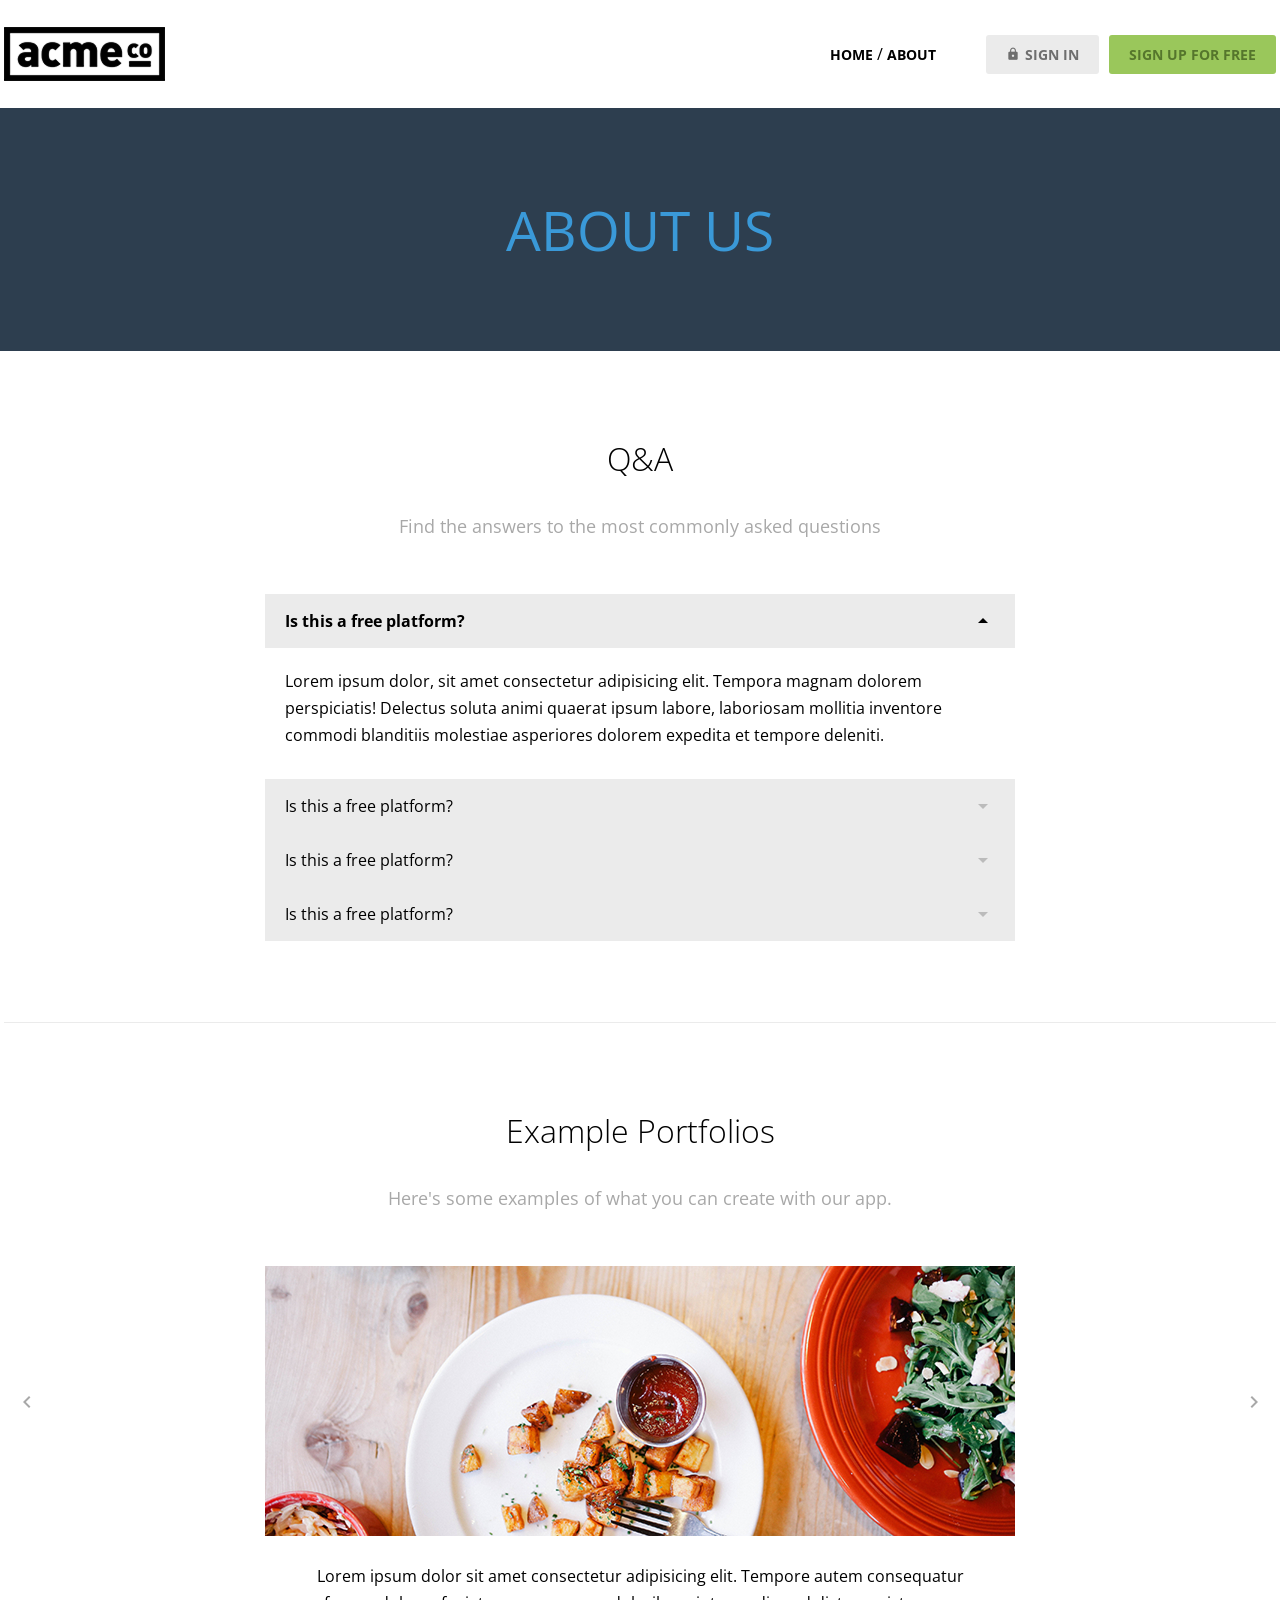
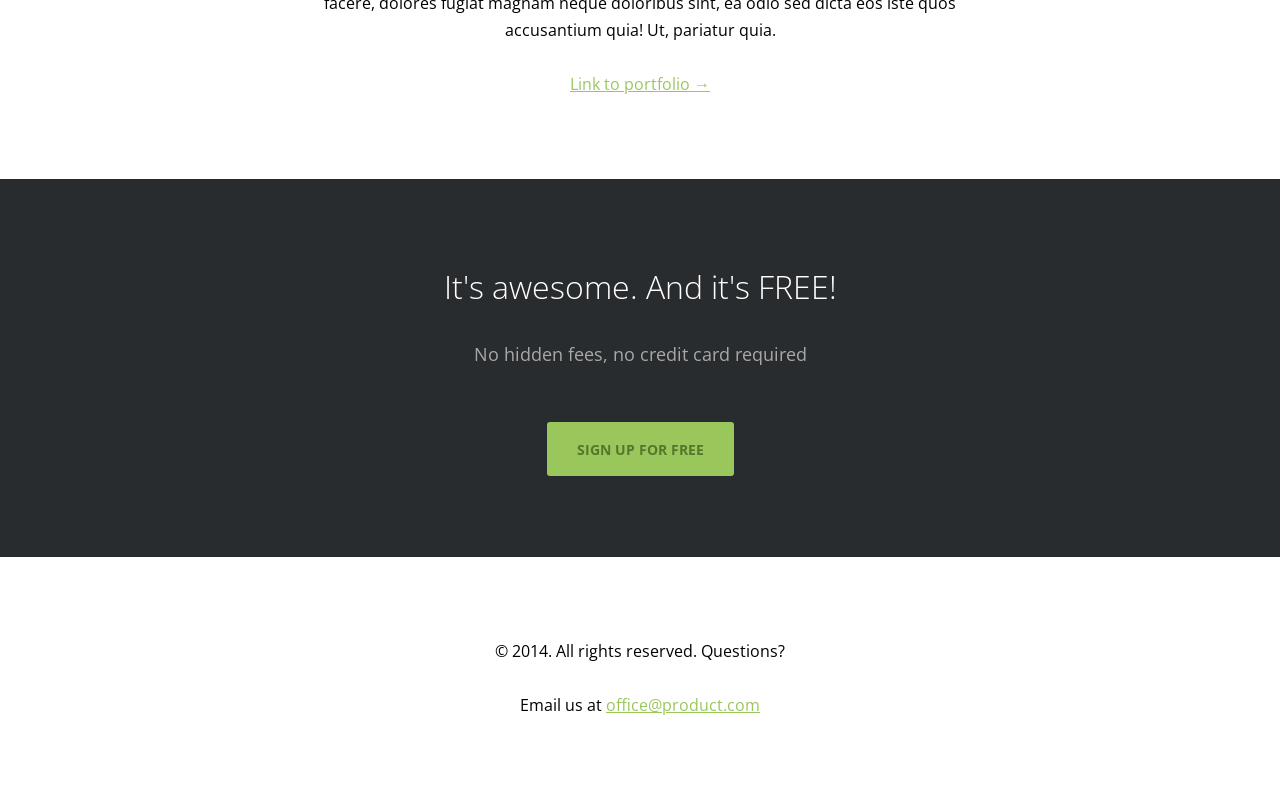
==== about.html @ 43912df4 "feat: About html/css add" ====
<!doctype html>
<html lang="en">
  <head>
    <meta charset="UTF-8" />
    <meta name="viewport" content="width=device-width, initial-scale=1.0" />
    <title>About - ACME</title>
    <link rel="preconnect" href="https://fonts.googleapis.com" />
    <link rel="preconnect" href="https://fonts.gstatic.com" crossorigin />
    <link
      href="https://fonts.googleapis.com/css2?family=Open+Sans:ital,wght@0,300..800;1,300..800&display=swap"
      rel="stylesheet"
    />
    <link href="https://fonts.googleapis.com/icon?family=Material+Icons" rel="stylesheet" />
    <link rel="stylesheet" href="css/common.css" />
    <link rel="stylesheet" href="css/about.css" />
  </head>

  <body>
    <header>
      <div class="container d-flex justify-content-between align-items-center">
        <h1 class="logo">
          <a href="index.html">
            <img src="images/logo.png" alt="acme logo" />
            <span class="hidden">ACME</span>
          </a>
        </h1>
        <nav>
          <ul class="d-flex align-items-center">
            <li>
              <a href="" class="text-nav">home</a>
              /
              <a href="" class="text-nav">about</a>
            </li>
            <li>
              <a href="#" class="btn btn-secondary"
                ><span class="material-icons">lock</span>sign in</a
              >
            </li>
            <li>
              <a href="#" class="btn btn-primary">sign up for free</a>
            </li>
          </ul>
        </nav>
      </div>
    </header>
    <main>
      <section class="hero inner-pd">
        <div class="container">
          <h2 class="text-heading-xl text-center">about us</h2>
        </div>
      </section>
      <section class="qna container inner-pd">
        <div class="header d-flex flex-column g-1">
          <h3 class="text-body-l">Q&amp;A</h3>
          <p class="text-body-m-plus">Find the answers to the most commonly asked questions</p>
        </div>
        <ul class="qnalist">
          <li class="active">
            <h4 class="question">
              Is this a free platform?
              <span class="material-icons">arrow_drop_down</span>
            </h4>
            <div class="answer">
              <p>
                Lorem ipsum dolor, sit amet consectetur adipisicing elit. Tempora magnam dolorem
                perspiciatis! Delectus soluta animi quaerat ipsum labore, laboriosam mollitia
                inventore commodi blanditiis molestiae asperiores dolorem expedita et tempore
                deleniti.
              </p>
            </div>
          </li>
          <li>
            <h4 class="question">
              Is this a free platform?
              <span class="material-icons">arrow_drop_down</span>
            </h4>
            <div class="answer">
              <p>
                Lorem ipsum dolor, sit amet consectetur adipisicing elit. Tempora magnam dolorem
                perspiciatis! Delectus soluta animi quaerat ipsum labore, laboriosam mollitia
                inventore commodi blanditiis molestiae asperiores dolorem expedita et tempore
                deleniti.
              </p>
            </div>
          </li>
          <li>
            <h4 class="question">
              Is this a free platform?
              <span class="material-icons">arrow_drop_down</span>
            </h4>
            <div class="answer">
              <p>
                Lorem ipsum dolor, sit amet consectetur adipisicing elit. Tempora magnam dolorem
                perspiciatis! Delectus soluta animi quaerat ipsum labore, laboriosam mollitia
                inventore commodi blanditiis molestiae asperiores dolorem expedita et tempore
                deleniti.
              </p>
            </div>
          </li>
          <li>
            <h4 class="question">
              Is this a free platform?
              <span class="material-icons">arrow_drop_down</span>
            </h4>
            <div class="answer">
              <p>
                Lorem ipsum dolor, sit amet consectetur adipisicing elit. Tempora magnam dolorem
                perspiciatis! Delectus soluta animi quaerat ipsum labore, laboriosam mollitia
                inventore commodi blanditiis molestiae asperiores dolorem expedita et tempore
                deleniti.
              </p>
            </div>
          </li>
        </ul>
      </section>
      <hr class="container" />
      <section class="portfolio slidewrapper container inner-pd">
        <div class="header d-flex flex-column g-1">
          <h3 class="text-body-l">Example Portfolios</h3>
          <p class="text-body-m-plus">Here's some examples of what you can create with our app.</p>
        </div>
        <ul class="slidecontainer">
          <li>
            <img src="images/portfolio_01.jpg" alt="portfolio_01" />
            <p>
              Lorem ipsum dolor sit amet consectetur adipisicing elit. Tempore autem consequatur
              facere, dolores fugiat magnam neque doloribus sint, ea odio sed dicta eos iste quos
              accusantium quia! Ut, pariatur quia.
            </p>
            <a href="" class="text-link">Link to portfolio &rarr;</a>
          </li>
          <li>
            <img src="images/portfolio_01.jpg" alt="portfolio_01" />
            <p>
              Lorem ipsum dolor sit amet consectetur adipisicing elit. Tempore autem consequatur
              facere, dolores fugiat magnam neque doloribus sint, ea odio sed dicta eos iste quos
              accusantium quia! Ut, pariatur quia.
            </p>
            <a href="" class="text-link">Link to portfolio &rarr;</a>
          </li>
          <li>
            <img src="images/portfolio_01.jpg" alt="portfolio_01" />
            <p>
              Lorem ipsum dolor sit amet consectetur adipisicing elit. Tempore autem consequatur
              facere, dolores fugiat magnam neque doloribus sint, ea odio sed dicta eos iste quos
              accusantium quia! Ut, pariatur quia.
            </p>
            <a href="" class="text-link">Link to portfolio &rarr;</a>
          </li>
        </ul>
        <button type="button" class="button prev">
          <span class="material-icons">chevron_left</span>
        </button>
        <button type="button" class="button next">
          <span class="material-icons">chevron_right</span>
        </button>
      </section>
      <section class="cta inner-pd d-flex flex-column align-items-center g-2">
        <div class="content d-flex flex-column g-1">
          <h3 class="text-body-l">It's awesome. And it's FREE!</h3>
          <p class="text-body-m-plus">No hidden fees, no credit card required</p>
        </div>
        <a href="#" class="btn btn-primary big">sign up for free</a>
      </section>
    </main>
    <footer class="inner-pd d-flex flex-column align-items-center g-1">
      <p>&copy; 2014. All rights reserved. Questions?</p>
      <p>Email us at <a href="#" class="text-link">office@product.com</a></p>
    </footer>
  </body>
</html>
---- css/common.css ----
@import url("normalize.css");
@import url("reset.css");
@import url("flex-utility.css");

:root {
  /* Layout */
  --base-unit: 27px;
  --base-font: 16px;

  /* Color styles */
  --black: rgba(44, 44, 44, 1);
  --light--gray: rgba(168, 168, 168, 1);
  --medium--gray: rgba(110, 110, 110, 1);
  --super--light--gray: rgba(235, 235, 235, 1);
  --primary: rgba(154, 199, 91, 1);
  --secondary: rgba(85, 118, 44, 1);
  --white: rgba(255, 255, 255, 1);
  --hero: rgba(45, 62, 79, 1);
  --hero--title: rgba(58, 153, 216, 1);
  --medium-blue: rgba(67, 156, 207, 1);
  --light-blue: rgba(72, 157, 205, 1);
  --c-t-a: rgba(41, 44, 46, 1);

  /* Text-size styles */
  --heading--x-l: calc(var(--base-font) * 3.4375);
  --body--l: calc(var(--base-font) * 2);
  --heading--s: calc(var(--base-font) * 1.5);
  --body--m: var(--base-font);
  --nav--item: calc(var(--base-font) * 0.875);
  --body--m-plus: calc(var(--base-font) * 1.125);
  --link: var(--base-font);
  --button---secondary: calc(var(--base-font) * 0.875);
  --button---primary: calc(var(--base-font) * 0.875);
}

body {
  /* font-family: "Open Sans", sans-serif;
  font-size:var(--base-font);
  line-height:var(--base-unit); */
  font:
    var(--base-font)/var(--base-unit) "Open Sans",
    sans-serif;
}

/* 폰트 위계 */
.text-heading-xl {
  font-size: var(--heading--x-l);
  line-height: calc(var(--base-unit) * 3);
  color: var(--hero--title);
  text-transform: uppercase;
  letter-spacing: 2%;
}

.text-heading-s {
  font-size: var(--heading--s);
  line-height: var(--base-unit);
}

.text-body-l {
  font-size: var(--body--l);
  line-height: calc(var(--base-unit) * 2);
  font-weight: 300;
  text-align: center;
}

.text-body-m {
  font-size: var(--body--m);
  line-height: var(--base-unit);
}

.text-body-m-plus {
  font-size: var(--body--m-plus);
  line-height: var(--base-unit);
  text-align: center;
  color: var(--light--gray);
}
.text-nav {
  font-size: var(--nav--item);
  font-weight: bold;
  text-transform: uppercase;
}
/* 링크 버튼 */
.btn {
  height: 39px;
  background: var(--super--light--gray);
  border-radius: 3px;
  padding: 0 20px;
  display: inline-flex;
  color: var(--medium--gray);
  align-items: center;
  font-size: calc(var(--base-font) * 0.875);
  font-weight: bold;
  gap: 5px;
  text-transform: uppercase;
}
.btn .material-icons {
  font-size: 14px;
}
.btn-primary {
  background: var(--primary);
  color: var(--secondary);
}
.btn.big {
  height: calc(var(--base-unit) * 2);
  padding: 0 30px;
}

/* 폼 요소 */
.hero {
  background: var(--hero);
}
form {
  width: 350px;
  display: flex;
  flex-direction: column;
  gap: 10px;
}
form .field {
  height: calc(var(--base-unit) * 2);
  background: var(--white);
  border-radius: 3px;
  padding: 0 20px;
  display: flex;
  align-items: center;
  color: var(--light--gray);
}
form .field input {
  font-style: italic;
  color: var(--black);
}
form .field input::placeholder {
  color: var(--super--light--gray);
}
form button {
  height: calc(var(--base-unit) * 2);
  border-radius: 3px;
  display: flex;
  align-items: center;
  justify-content: center;
  color: var(--white);
  font-size: calc(var(--base-font) * 1.125);
  text-transform: uppercase;
  font-weight: bold;
  border: 1px solid var(--white);
}
/* 레이아웃 */
.container {
  width: 1272px;
  margin: 0 auto;
}
.inner-pd {
  padding: calc(var(--base-unit) * 3) 0;
}
.inner-top-pd {
  padding-top: calc(var(--base-unit) * 3);
}
.hidden {
  position: absolute;
  clip-path: inset(50%);
  width: 1px;
  height: 1px;
  overflow: hidden;
}

hr {
  border: none;
  /* border-top:1px solid var(--super--light--gray); */
  height: 1px;
  background: var(--super--light--gray);
}

.text-link {
  text-decoration: underline;
  color: var(--primary);
}
section .header {
  margin-bottom: calc(var(--base-unit) * 2);
}

/* 헤더 */
body > header {
  background: var(--white);
  padding: var(--base-unit) 0;
  box-shadow: 0 4px 5px rgba(0, 0, 0, 0.1);
}

header nav ul {
  gap: 10px;
}
header nav ul li:first-child {
  margin-right: 40px;
}

/* 슬라이드 */
.slidewrapper {
  position: relative;
  overflow: hidden;
}
.slidecontainer {
  width: 300%; /* js 부모 너비파악, 슬라이드 개수 파악, 너비 계산 지정할 예정 */
  display: flex;
  transition: 0.3s ease-out;
}
.slidecontainer li {
  width: 100%;
  display: flex;
  flex-direction: column;
  align-items: center;
  gap: var(--base-unit);
}
.slidecontainer li > p {
  width: 700px;
  text-align: center;
}
.slidewrapper button {
  width: 45px;
  height: 45px;
  display: flex;
  justify-content: center;
  align-items: center;
  color: var(--light--gray);
  cursor: pointer;
  position: absolute;
  top: 50%;
  transform: translateY(-50%);
}
.slidewrapper button.prev {
  left: 0;
}
.slidewrapper button.next {
  right: 0;
}

/* CTA */
.cta {
  background: var(--c-t-a);
}
.cta h3 {
  color: var(--white);
}
---- css/about.css ----
.qnalist {
  width: 750px;
  margin: 0 auto;
}
.qnalist li.active .question span {
  opacity: 1;
  transform: rotate(180deg);
}
.qnalist .question {
  display: flex;
  height: calc(var(--base-unit) * 2);
  padding: 0 20px;
  justify-content: space-between;
  align-items: center;
  background: var(--super--light--gray);
}
.qnalist .question span {
  opacity: 0.2;
  color: #000;
  transition: 0.35s;
}
.qnalist .answer {
  display: flex;
  height: 0;
  padding: 0 20px;
  flex-direction: column;
  gap: 27px;
  overflow: hidden;
  transition: 0.35s;
}
.qnalist li.active .question {
  font-weight: bold;
}
.qnalist li.active .answer {
  height: auto;
  padding: 20px 20px 30px;
}
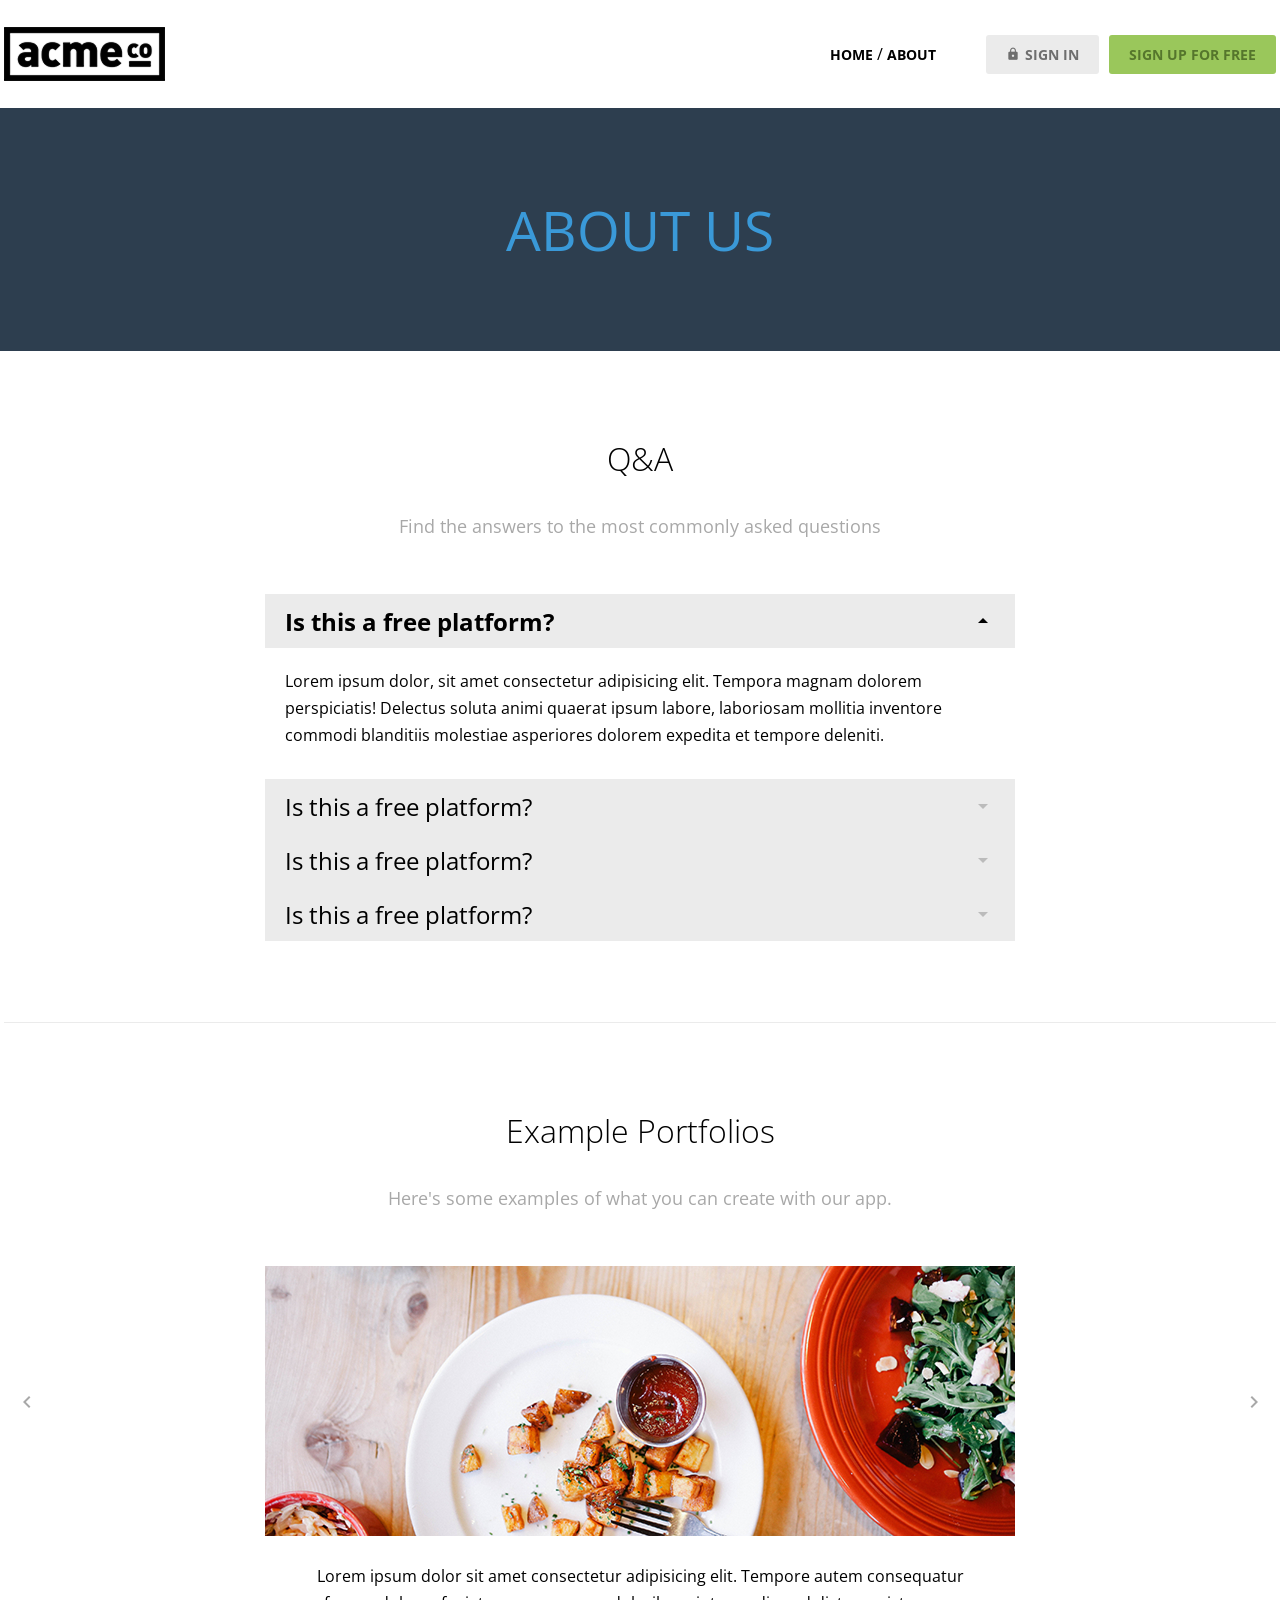
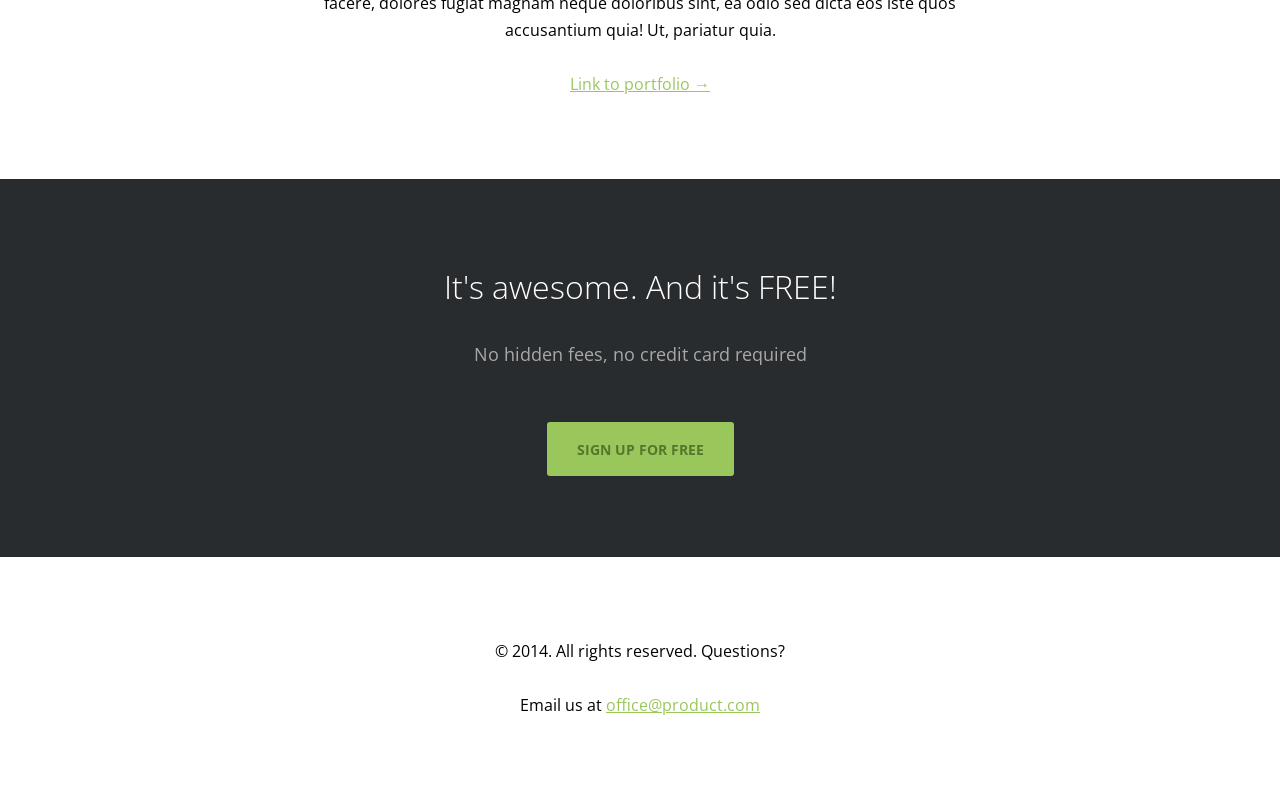
==== commit 31e90a3f: "feat: accordion detail 태그 활용" ====
--- a/about.html
+++ b/about.html
@@ -27,17 +27,17 @@
         <nav>
           <ul class="d-flex align-items-center">
             <li>
-              <a href="" class="text-nav">home</a>
+              <a href="index.html" class="text-nav">home</a>
               /
-              <a href="" class="text-nav">about</a>
+              <a href="about.html" class="text-nav">about</a>
             </li>
             <li>
-              <a href="#" class="btn btn-secondary"
+              <a href="signin.html" class="btn btn-secondary"
                 ><span class="material-icons">lock</span>sign in</a
               >
             </li>
             <li>
-              <a href="#" class="btn btn-primary">sign up for free</a>
+              <a href="signup.html" class="btn btn-primary">sign up for free</a>
             </li>
           </ul>
         </nav>
@@ -55,61 +55,69 @@
           <p class="text-body-m-plus">Find the answers to the most commonly asked questions</p>
         </div>
         <ul class="qnalist">
-          <li class="active">
-            <h4 class="question">
-              Is this a free platform?
-              <span class="material-icons">arrow_drop_down</span>
-            </h4>
-            <div class="answer">
-              <p>
-                Lorem ipsum dolor, sit amet consectetur adipisicing elit. Tempora magnam dolorem
-                perspiciatis! Delectus soluta animi quaerat ipsum labore, laboriosam mollitia
-                inventore commodi blanditiis molestiae asperiores dolorem expedita et tempore
-                deleniti.
-              </p>
-            </div>
+          <li>
+            <details open>
+              <summary class="question">
+                <span>Is this a free platform?</span>
+                <span class="material-icons">arrow_drop_down</span>
+              </summary>
+              <div class="answer">
+                <p>
+                  Lorem ipsum dolor, sit amet consectetur adipisicing elit. Tempora magnam dolorem
+                  perspiciatis! Delectus soluta animi quaerat ipsum labore, laboriosam mollitia
+                  inventore commodi blanditiis molestiae asperiores dolorem expedita et tempore
+                  deleniti.
+                </p>
+              </div>
+            </details>
           </li>
           <li>
-            <h4 class="question">
-              Is this a free platform?
-              <span class="material-icons">arrow_drop_down</span>
-            </h4>
-            <div class="answer">
-              <p>
-                Lorem ipsum dolor, sit amet consectetur adipisicing elit. Tempora magnam dolorem
-                perspiciatis! Delectus soluta animi quaerat ipsum labore, laboriosam mollitia
-                inventore commodi blanditiis molestiae asperiores dolorem expedita et tempore
-                deleniti.
-              </p>
-            </div>
+            <details>
+              <summary class="question">
+                <span>Is this a free platform?</span>
+                <span class="material-icons">arrow_drop_down</span>
+              </summary>
+              <div class="answer">
+                <p>
+                  Lorem ipsum dolor, sit amet consectetur adipisicing elit. Tempora magnam dolorem
+                  perspiciatis! Delectus soluta animi quaerat ipsum labore, laboriosam mollitia
+                  inventore commodi blanditiis molestiae asperiores dolorem expedita et tempore
+                  deleniti.
+                </p>
+              </div>
+            </details>
           </li>
           <li>
-            <h4 class="question">
-              Is this a free platform?
-              <span class="material-icons">arrow_drop_down</span>
-            </h4>
-            <div class="answer">
-              <p>
-                Lorem ipsum dolor, sit amet consectetur adipisicing elit. Tempora magnam dolorem
-                perspiciatis! Delectus soluta animi quaerat ipsum labore, laboriosam mollitia
-                inventore commodi blanditiis molestiae asperiores dolorem expedita et tempore
-                deleniti.
-              </p>
-            </div>
+            <details>
+              <summary class="question">
+                <span>Is this a free platform?</span>
+                <span class="material-icons">arrow_drop_down</span>
+              </summary>
+              <div class="answer">
+                <p>
+                  Lorem ipsum dolor, sit amet consectetur adipisicing elit. Tempora magnam dolorem
+                  perspiciatis! Delectus soluta animi quaerat ipsum labore, laboriosam mollitia
+                  inventore commodi blanditiis molestiae asperiores dolorem expedita et tempore
+                  deleniti.
+                </p>
+              </div>
+            </details>
           </li>
           <li>
-            <h4 class="question">
-              Is this a free platform?
-              <span class="material-icons">arrow_drop_down</span>
-            </h4>
-            <div class="answer">
-              <p>
-                Lorem ipsum dolor, sit amet consectetur adipisicing elit. Tempora magnam dolorem
-                perspiciatis! Delectus soluta animi quaerat ipsum labore, laboriosam mollitia
-                inventore commodi blanditiis molestiae asperiores dolorem expedita et tempore
-                deleniti.
-              </p>
-            </div>
+            <details>
+              <summary class="question">
+                <span>Is this a free platform?</span>
+                <span class="material-icons">arrow_drop_down</span>
+              </summary>
+              <div class="answer">
+                <p>
+                  Lorem ipsum dolor, sit amet consectetur adipisicing elit. Tempora magnam dolorem
+                  perspiciatis! Delectus soluta animi quaerat ipsum labore, laboriosam mollitia
+                  inventore commodi blanditiis molestiae asperiores dolorem expedita et tempore
+                  deleniti.
+                </p>
+              </div>
+            </details>
           </li>
         </ul>
       </section>
--- a/css/common.css
+++ b/css/common.css
@@ -124,9 +124,17 @@
   align-items: center;
   color: var(--light--gray);
 }
+form .field label {
+  display: flex;
+}
 form .field input {
   font-style: italic;
   color: var(--black);
+  width: 100%;
+  outline: none;
+}
+form .field:focus-within {
+  box-shadow: inset 0 0 5px rgba(72, 0, 255, 0.7);
 }
 form .field input::placeholder {
   color: var(--super--light--gray);
--- a/css/about.css
+++ b/css/about.css
@@ -2,7 +2,22 @@
   width: 750px;
   margin: 0 auto;
 }
-.qnalist li.active .question span {
+.qnalist details {
+  interpolate-size: allow-keywords;
+}
+.qnalist details::details-content {
+  block-size: 0;
+  opacity: 0;
+  overflow: hidden;
+  transition:
+    block-size 0.35s ease,
+    opacity 0.35s ease;
+}
+.qnalist details[open]::details-content {
+  block-size: auto;
+  opacity: 1;
+}
+.qnalist details[open] .question .material-icons {
   opacity: 1;
   transform: rotate(180deg);
 }
@@ -13,25 +28,28 @@
   justify-content: space-between;
   align-items: center;
   background: var(--super--light--gray);
+  cursor: pointer;
+  font-size: var(--heading--s);
+  line-height: var(--base-unit);
 }
-.qnalist .question span {
+.qnalist .question::-webkit-details-marker {
+  display: none;
+}
+.qnalist .question::marker {
+  content: "";
+}
+.qnalist .question .material-icons {
   opacity: 0.2;
   color: #000;
   transition: 0.35s;
 }
 .qnalist .answer {
   display: flex;
-  height: 0;
-  padding: 0 20px;
+  padding: 20px 20px 30px;
   flex-direction: column;
   gap: 27px;
-  overflow: hidden;
-  transition: 0.35s;
+  box-sizing: border-box;
 }
-.qnalist li.active .question {
+.qnalist details[open] .question {
   font-weight: bold;
 }
-.qnalist li.active .answer {
-  height: auto;
-  padding: 20px 20px 30px;
-}
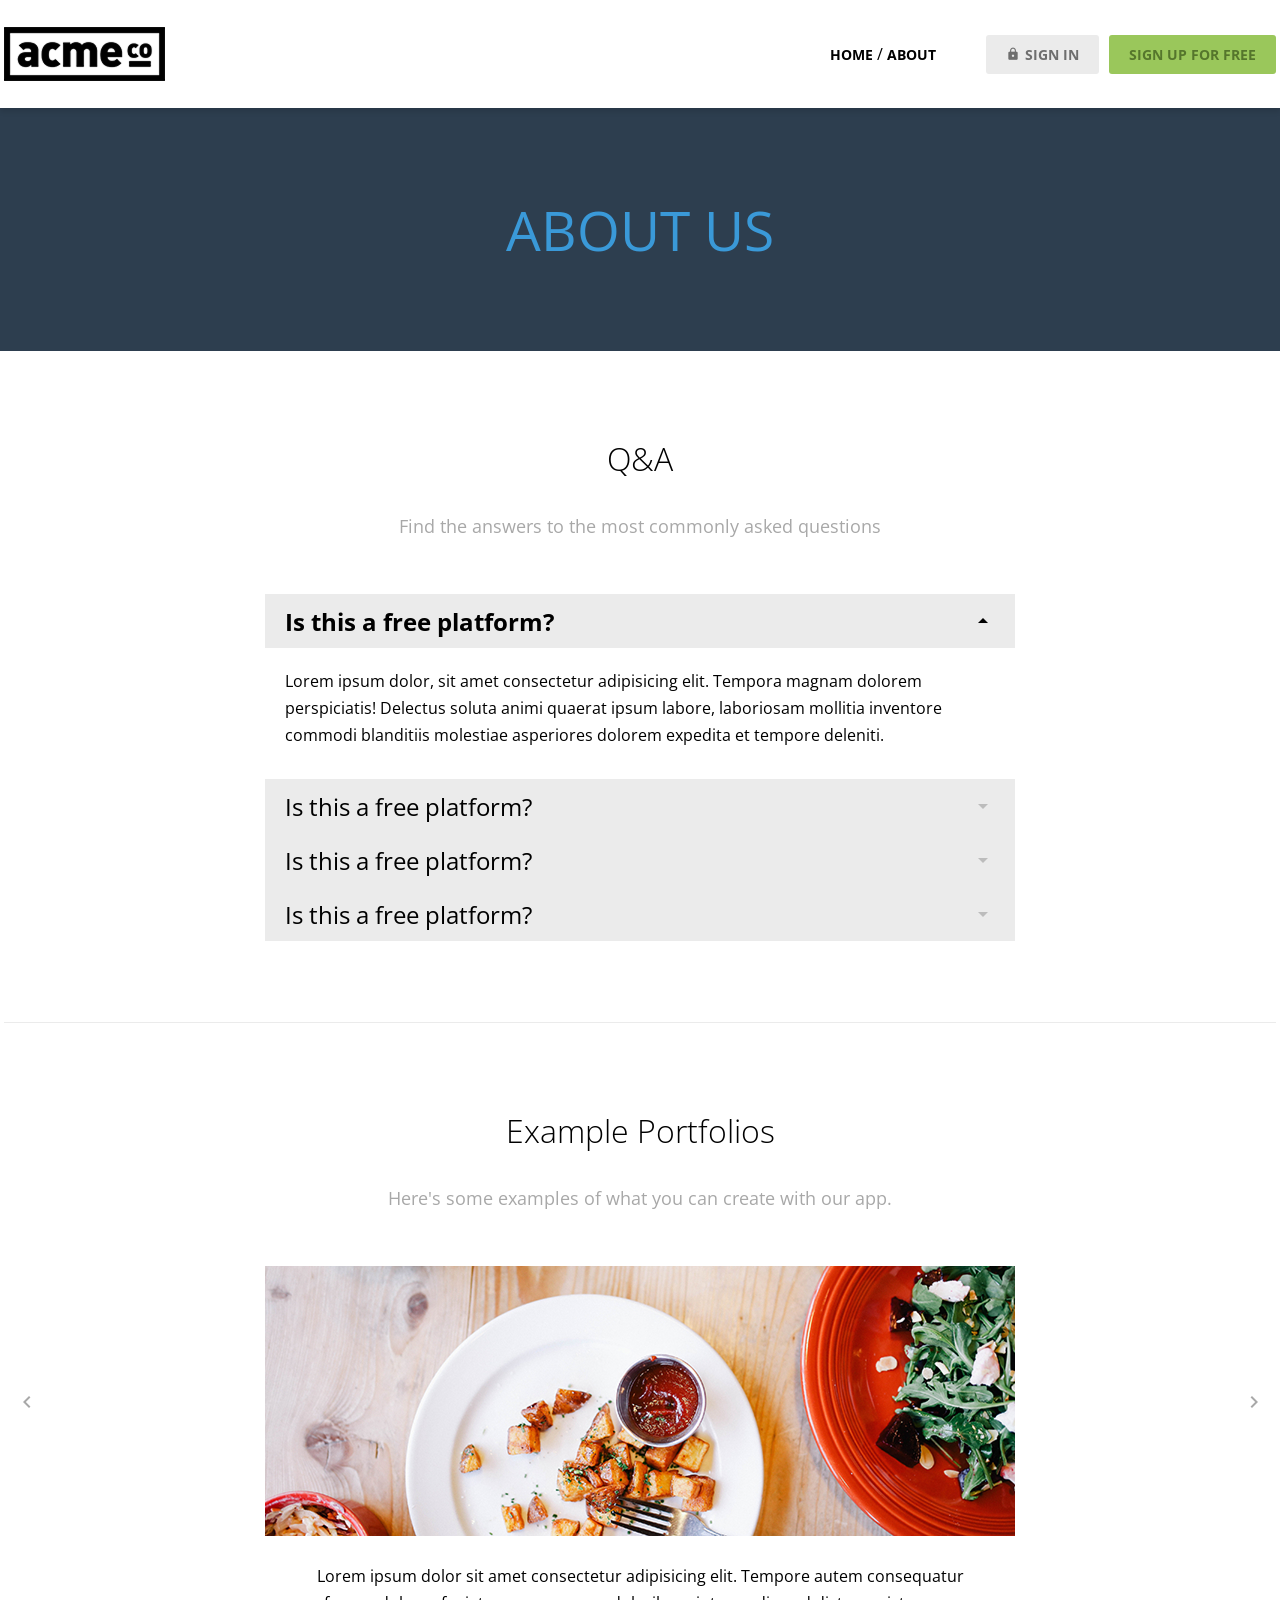
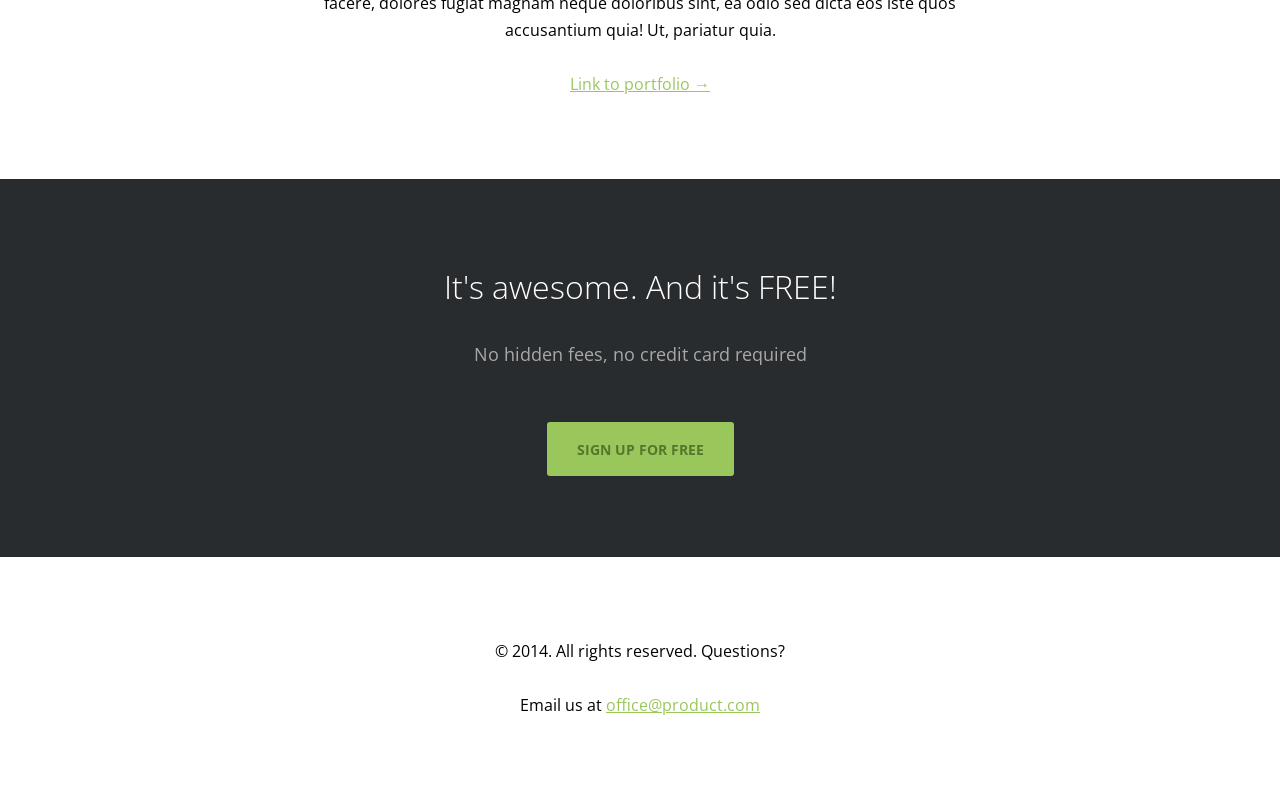
==== commit 33b02422: "feat: accordion add" ====
--- a/about.html
+++ b/about.html
@@ -175,5 +175,7 @@
       <p>&copy; 2014. All rights reserved. Questions?</p>
       <p>Email us at <a href="#" class="text-link">office@product.com</a></p>
     </footer>
+    <script src="js/main.js"></script>
+    <script src="js/about.js"></script>
   </body>
 </html>
--- a/css/common.css
+++ b/css/common.css
@@ -190,6 +190,13 @@
   background: var(--white);
   padding: var(--base-unit) 0;
   box-shadow: 0 4px 5px rgba(0, 0, 0, 0.1);
+  position: sticky;
+  top: 0;
+  transition: 0.3s ease-out;
+}
+
+body > header.fixed {
+  padding: calc(var(--base-unit) / 2) 0;
 }
 
 header nav ul {
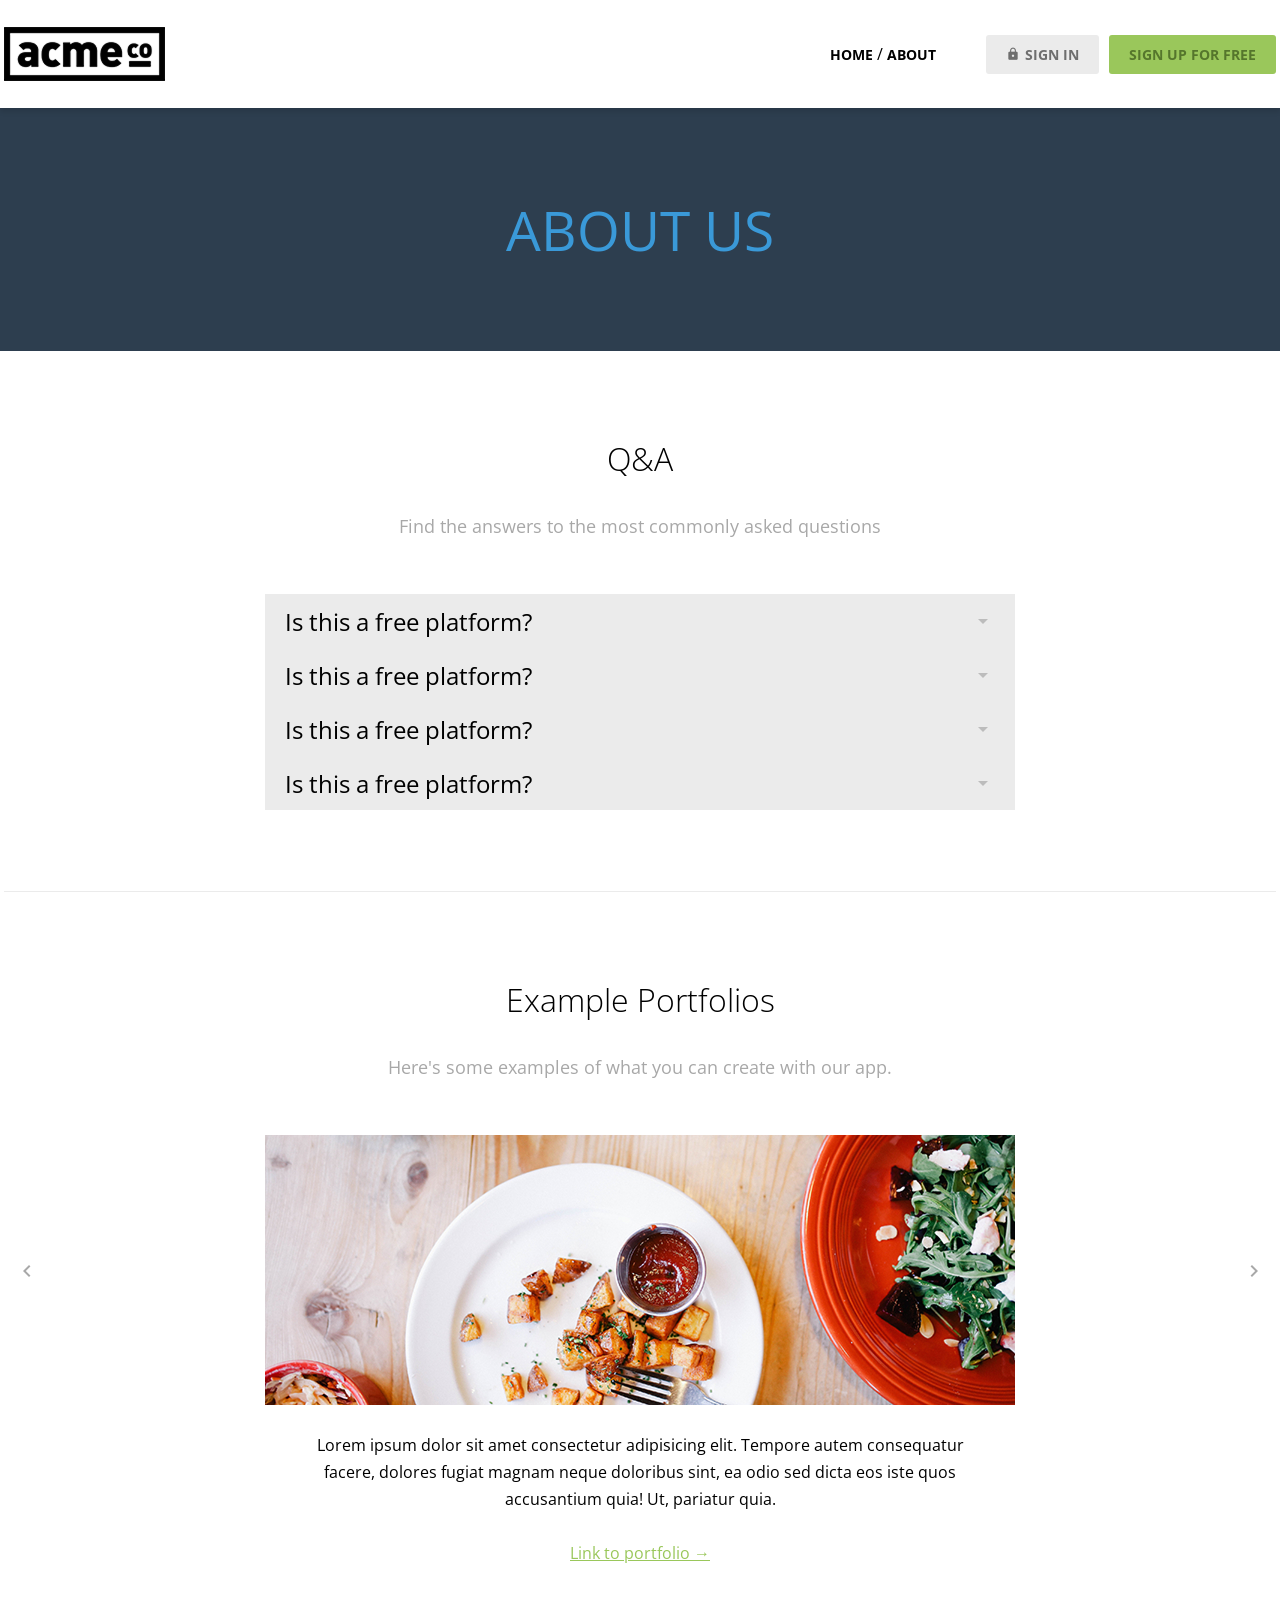
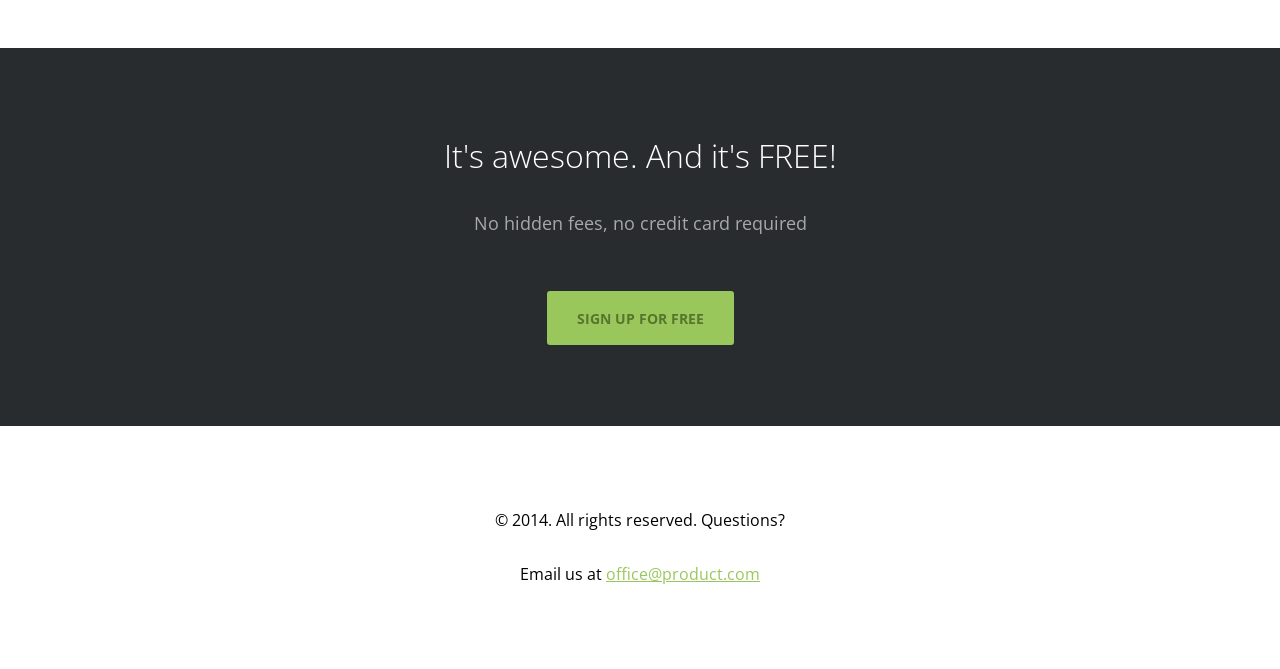
==== commit 5698f894: "feat: accordion 수정" ====
--- a/about.html
+++ b/about.html
@@ -56,7 +56,7 @@
         </div>
         <ul class="qnalist">
           <li>
-            <details open>
+            <details>
               <summary class="question">
                 <span>Is this a free platform?</span>
                 <span class="material-icons">arrow_drop_down</span>
